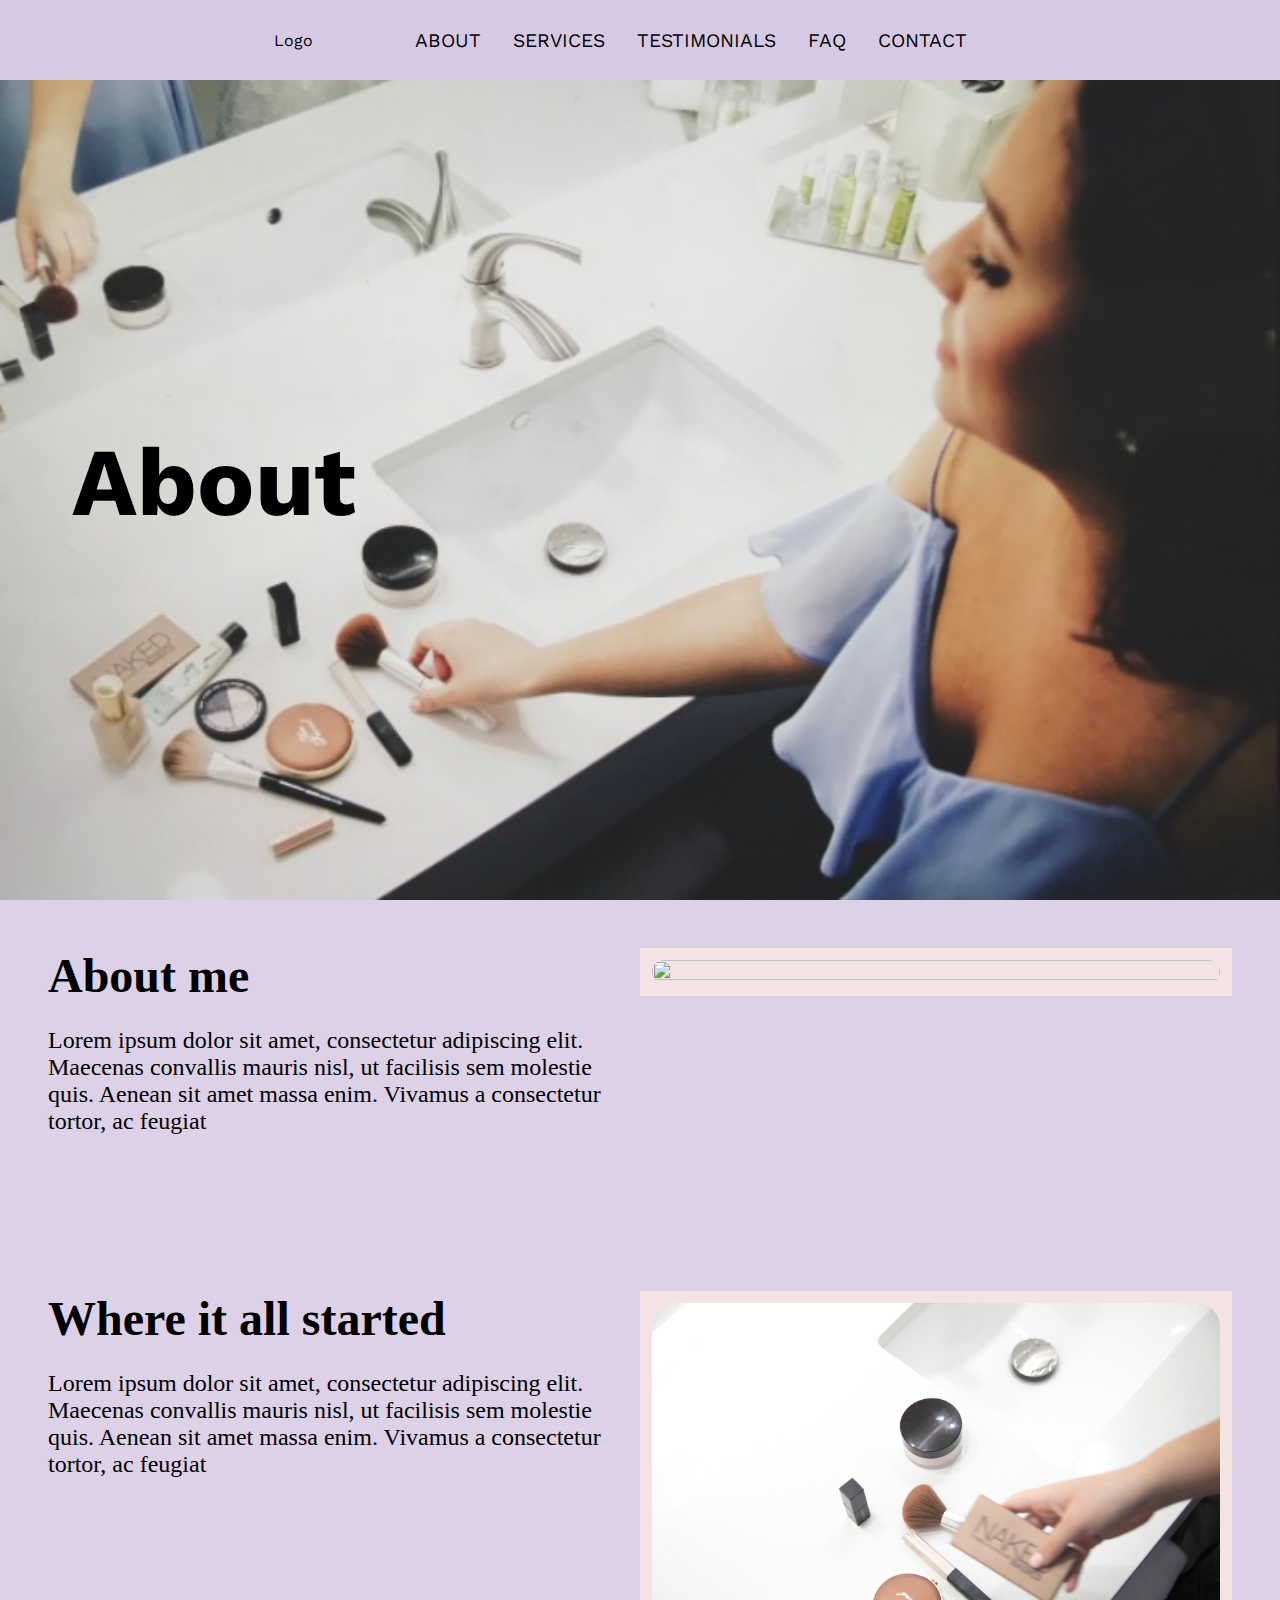
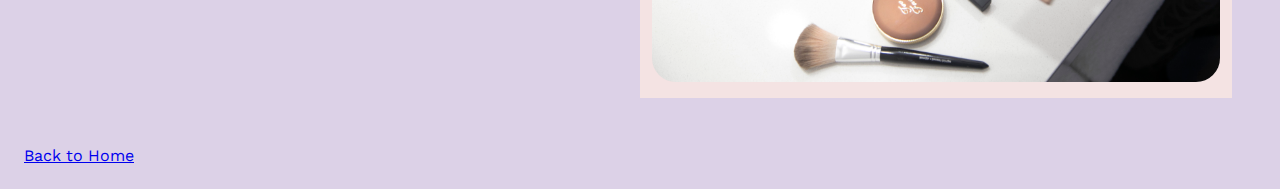
==== pages/about.html @ 094fc4cf "Add required pages" ====
<!DOCTYPE html>

<html>
  <head>
    <meta charset="utf-8" />

    <title>About</title>
    <meta name="viewport" content="width=device-width,initial-scale=1" />
    <link href="../css/main.css" rel="stylesheet" type="text/css" />
  </head>

  <body>
    <header>
      <p class="logo">Logo</p>
      <input type="checkbox" id="nav-toggle" class="nav-toggle" />
      <nav>
        <ul>
          <li><a href="../pages/about.html">About</a></li>
          <li><a href="../pages/services.html">Services</a></li>
          <li><a href="../pages/testimonials.html">Testimonials</a></li>
          <li><a href="#">FAQ</a></li>
          <li><a href="#">Contact</a></li>
        </ul>
      </nav>
      <label for="nav-toggle" class="nav-toggle-label">
        <span></span>
      </label>
    </header>
    <main id="about">
      <div class="banner">
        <div class="banner__text">
          <h1>About</h1>
        </div>
      </div>
      <div class="content">
        <div class="content__text">
          <h2>About me</h2>
          <p>
            Lorem ipsum dolor sit amet, consectetur adipiscing elit. Maecenas
            convallis mauris nisl, ut facilisis sem molestie quis. Aenean sit
            amet massa enim. Vivamus a consectetur tortor, ac feugiat
          </p>
        </div>
        <div class="content__image">
          <img src="images/aboutphoto.JPG" />
        </div>
      </div>
      <div class="content">
        <div class="content__text">
          <h2>Where it all started</h2>
          <p>
            Lorem ipsum dolor sit amet, consectetur adipiscing elit. Maecenas
            convallis mauris nisl, ut facilisis sem molestie quis. Aenean sit
            amet massa enim. Vivamus a consectetur tortor, ac feugiat
          </p>
        </div>
        <div class="content__image">
          <img src="../images/hands.jpg" />
        </div>
      </div>
      <a id="back" href="../index.html">Back to Home</a>
    </main>
  </body>
</html>
---- css/main.css ----
@import url('https://fonts.googleapis.com/css?family=Work+Sans:300,600');

*, *::before, *::after {
  box-sizing: border-box;
}

body {
	margin: 0;
	background: rgba(214, 201, 227, .85);
	font-family: 'Work Sans', sans-serif;
	font-weight: 400;
}


.banner img {
  max-width: 100%;
  height: auto;
}
/* navigation styles start here */

header {
  background: rgba(214, 201, 227, 1);
  text-align: center;
  position: fixed;
  top: 0;
  z-index: 999;
  width: 100%;
  height: 80px;
  display: flex;
  justify-content: center;
}

nav {
  position: absolute;
  text-align: left;
  top: 100%;
  left: 0;
  background: rgba(214, 201, 227, 1);
  width: 100%;
  transform: scale(1, 0);
  transform-origin: top;
  transition: transform 400ms ease-in-out;
}

nav ul {
  margin: 0;
  padding: 0 0 0 24px;
  list-style: none;
}

nav li {
  margin-bottom: 1em;
}

nav a {
  color: black;
  text-decoration: none;
  font-size: 1.2rem;
  text-transform: uppercase;
  opacity: 0;
  transition: opacity 150ms ease-in-out;
}

nav a:hover {
  color: #000;
  font-weight: bold;
}

.logo {
  align-self: center;
}

.nav-toggle {
  position: absolute !important;
  top: -9999px !important;
  left: -9999px !important;
}

.nav-toggle-label:hover {
  cursor: pointer;
}

.nav-toggle-label {
  position: absolute;
  top: 0;
  left: 0;
  margin-left: 1em;
  height: 100%;
  display: flex;
  align-items: center;
}

.nav-toggle-label span,
.nav-toggle-label span::before,
.nav-toggle-label span::after {
  display: block;
  background: black;
  height: 2px;
  width: 2em;
  border-radius: 2px;
  position: relative;
}

.nav-toggle-label span::before,
.nav-toggle-label span::after {
  content: '';
  position: absolute;
}

.nav-toggle-label span::before {
  bottom: 7px;
}

.nav-toggle-label span::after {
  top: 7px;
}

.nav-toggle:focus ~ .nav-toggle-label {
  outline: 3px solid rgba(lightblue, .75);
}

/* ~ looks for any preceeding sibling. */
.nav-toggle:checked ~ nav {
  transform: scale(1,1);
}

.nav-toggle:checked ~ nav a {
  opacity: 1;
  transition: opacity 250ms ease-in-out 250ms;
}

/* ~ working below nav */
main {
  max-width: 1600px;
  display: flex;
  flex-direction: column;
  width: 100%;
  margin: 0 auto 0 auto;
}

.banner {
  background-image: url("../images/banner.jpg");
  background-size: cover;
  background-position: center;
  display: flex;
  justify-content: center;
  align-items: center;
  height: 100vh;
  max-height: 1028px;
  width: 100%;
  padding: 18px;
}

.banner__text {
  display: flex;
  flex-direction: column;
  align-content: center;
  text-align: center;
}

h1 {
  font-size: 48px;
  margin-bottom: 0px;
}

.banner__text p {
  font-size: 24px;
  margin-top: 0px;
}

.content {
  display: flex;
  flex-direction: column;
  text-align: center;
  padding: 48px;
}

.content img {
  width: 100%;
  height: 100%;
  border-radius: 24px;
  margin: 0 auto 0 auto;
}

.content__text {
  font-family: "Times New Roman";
  display: flex;
  flex-direction: column;
  align-items: center;
  margin-bottom: 36px;
}

.content__text h2 {
  font-size: 48px;
  margin-bottom: 0px;
  margin-top: 0px;
}

.content__text p {
  font-size: 24px;
}

.content__text__buttons {
  display: flex;
  justify-content: left;
}

button {
  background-color: #5987FF;
  border-radius: 24px;
  border: none;
  padding: 12px;
  font-size: 16px;
  font-weight: 600;
  font-family: 'Times New Roman';
  width: 256px;
}

button:hover {
  text-decoration: underline;
  cursor: pointer;
}

table {
  width: 100%;
  min-width: 180px;
  margin-top: 16px;
  text-align: left;
  font-size: 18px;
  border: 1px solid black;
}

td, th {
  border: 1px solid black;
}

th {
  font-weight: 600;
}

tr:nth-child(even) {
  background-color: #dddddd;
}

#back {
  padding: 0 0 24px 24px;
}

#about .content__text {
  width: 100%;
}

#about .content__image {
  width: 100%;
  height: 100%;
  background-color: black;
  padding: 12px;
}

#services h2 {
  margin-bottom: 16px;
}

#services .content__text {
  width: 100%;
  margin-bottom: 0px;
}

#list-of-services {
  padding-inline-start: 0px;
  list-style-position: inside;
}

#list-of-services li {
  margin-bottom: 12px;
  font-size: 18px;
}

/* Tablet and Desktop navigation, and tablet stylings */
@media screen and (min-width: 768px) {
  .banner {
    padding: 36px;
    justify-content: left;
  }

  .banner__text {
    text-align: left;
  }

  h1 {
    font-size: 72px;
  }

  .banner__text p {
    font-size: 48px;
  }

  .nav-toggle-label {
    display: none;
  }

  header {
    display: grid;
    grid-template-columns: 1fr auto minmax(600px, 3fr) 1fr;
  }

  .logo {
    grid-column: 2 / 3;
    margin-left: 2em;
    align-self: center;
  }

  nav {
    all: unset; /*takes all styling off of the nav */
    grid-column: 3 / 4;
    display: flex;
    align-items: center;
    justify-content: center;
  }

  nav ul {
    display: flex;
    padding: 0;
  }

  nav li {
    margin-bottom: 0;
    margin-left: 2em;
  }

  nav a {
    opacity: 1;
    position: relative;
  }

  nav a:hover {
    font-weight: 400;
  }

  nav a::before {
    content: '';
    display: block;
    height: 5px;
    background: #5987FF;
    position: absolute;
    bottom: -.75em;
    left: 0;
    right: 0;
    transform: scale(0, 1);
    transition: transform ease-in-out 250ms;
  }

  nav a:hover::before {
    transform: scale(1,1);
  }

  .content {
    display: flex;
    flex-direction: row;
    padding: 48px;
  }

  .content img {
    margin: 0;
    width: 50%;
    height: 50%;
  }

  .content__text {
    padding-right: 36px;
    text-align: left;
    align-items: start;
  }

  .content__text h2 {
    font-size: 48px;
    margin-bottom: 0px;
    margin-top: 0px;
  }

  .content__text p {
    font-size: 24px;
  }


  #about .content__text {
    width: 50%;
  }

  #about .content__image {
    width: 50%;
    height: 50%;
    background-color: rgba(244, 227, 227, 100%);
    padding: 12px;
  }

  #about .content img {
    width: 100%;
    height: 100%;
  }

  table {
    width: 50%;
  }
}

@media screen and (min-width: 1200px) {
  .banner {
    padding: 72px;
  }

  h1 {
    font-size: 96px;
  }
}
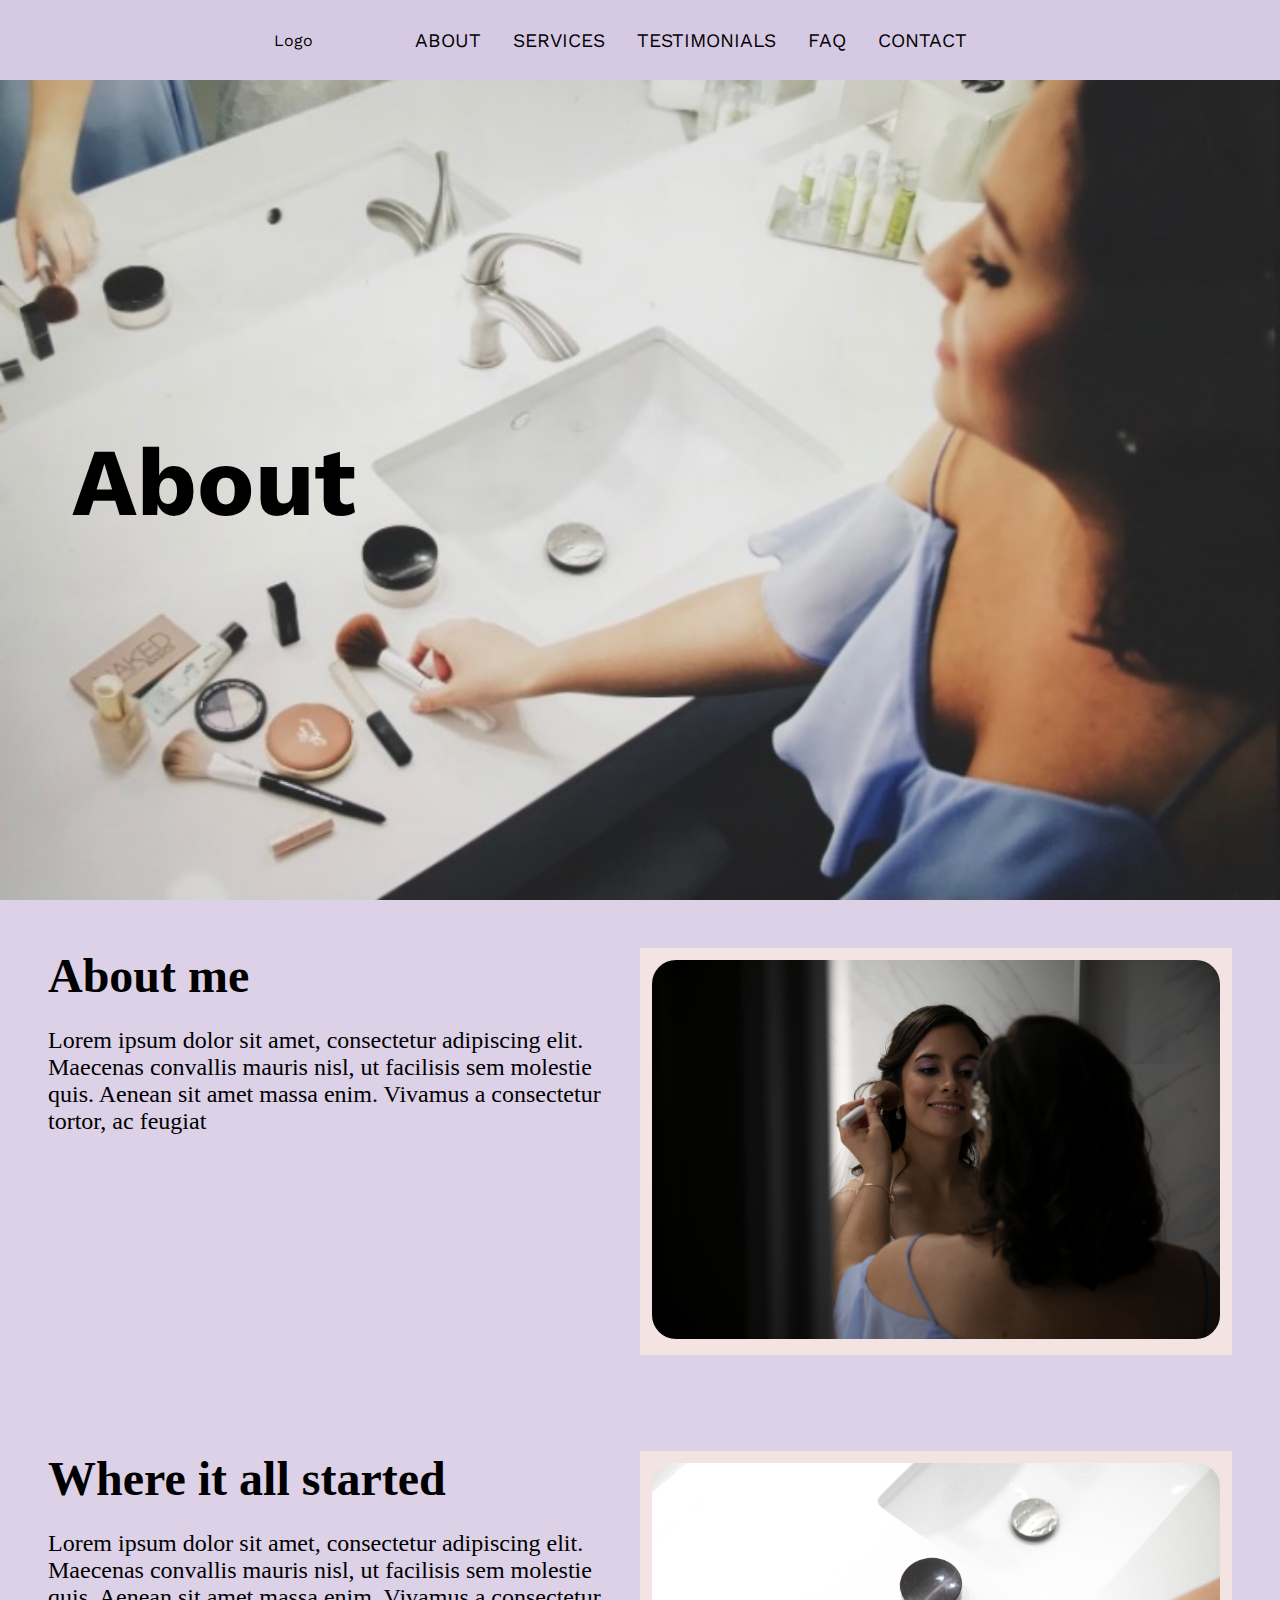
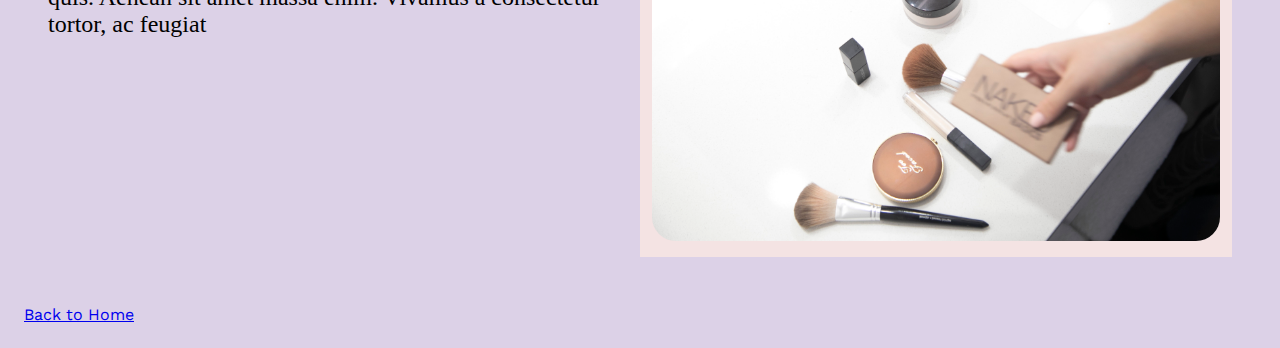
==== commit 35cbb732: "Add images to index pages" ====
--- a/pages/about.html
+++ b/pages/about.html
@@ -42,7 +42,7 @@
           </p>
         </div>
         <div class="content__image">
-          <img src="images/aboutphoto.JPG" />
+          <img src="../images/about.jpg" />
         </div>
       </div>
       <div class="content">
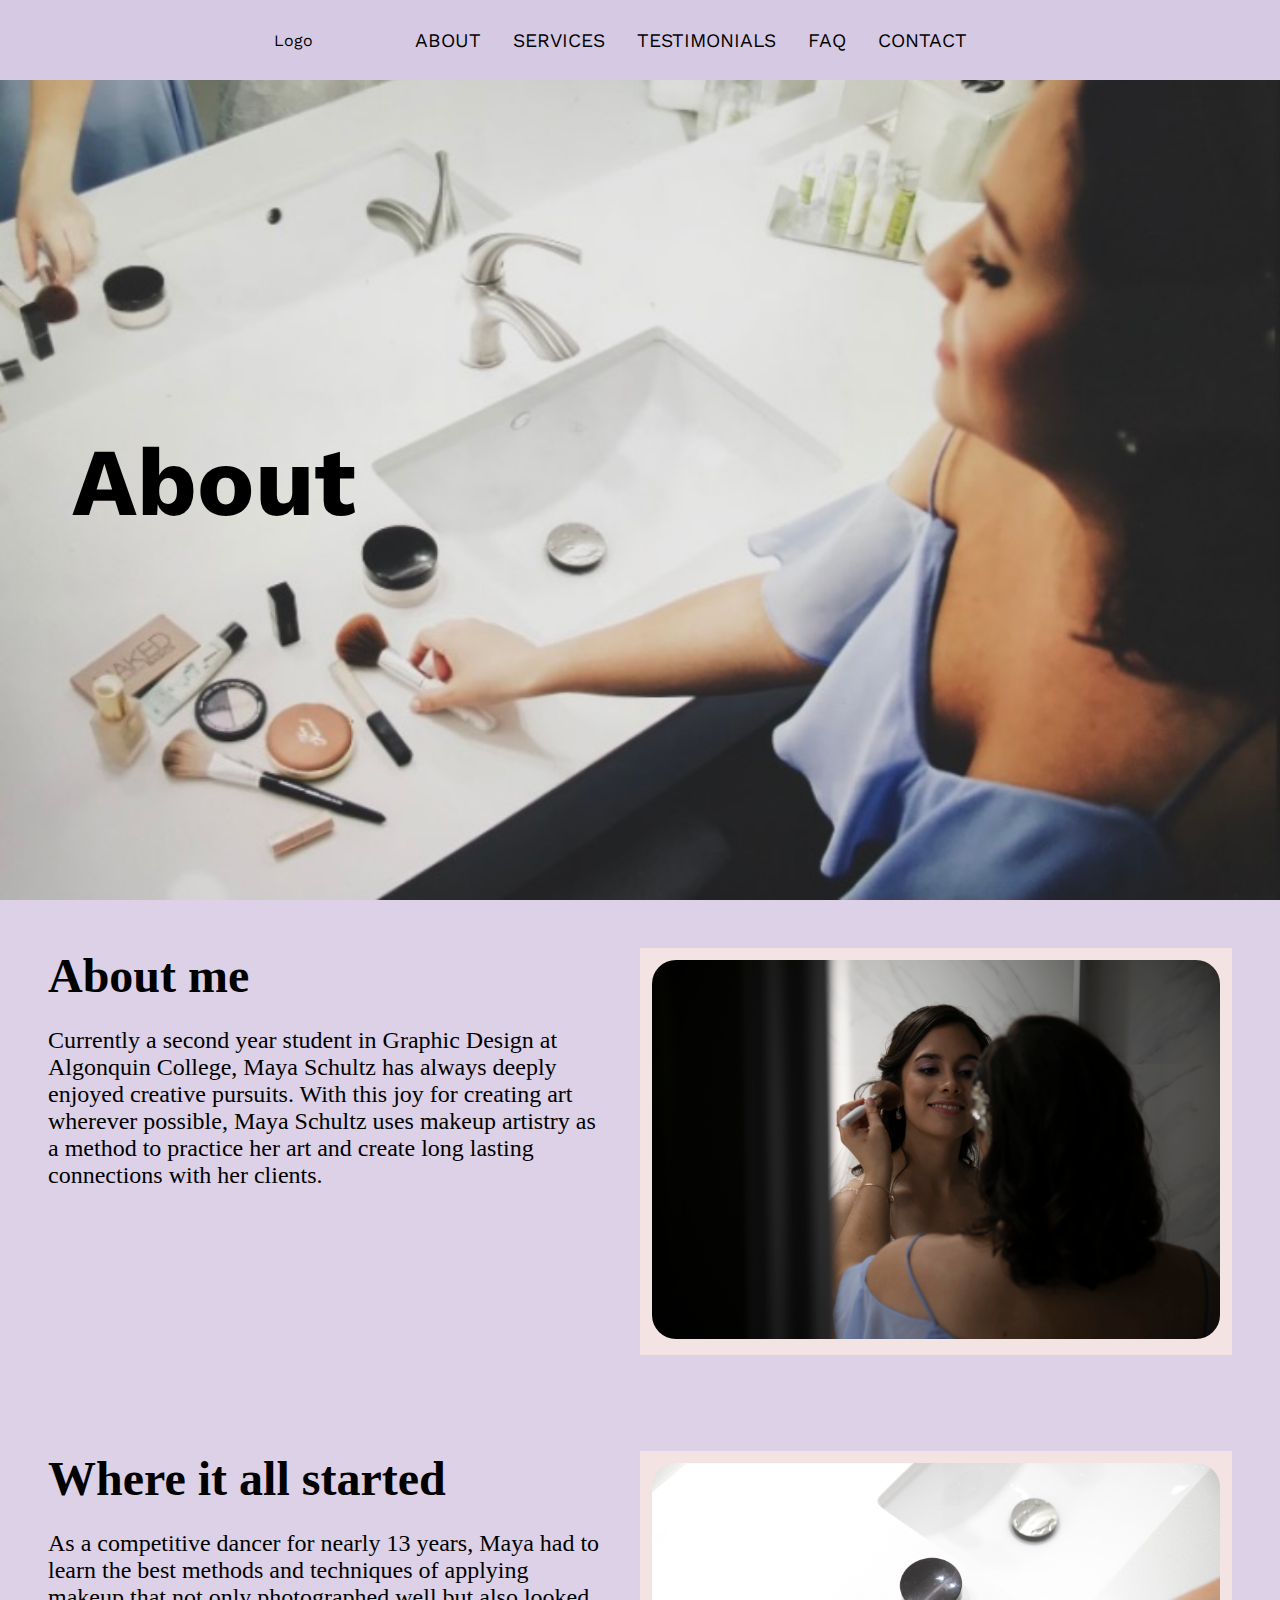
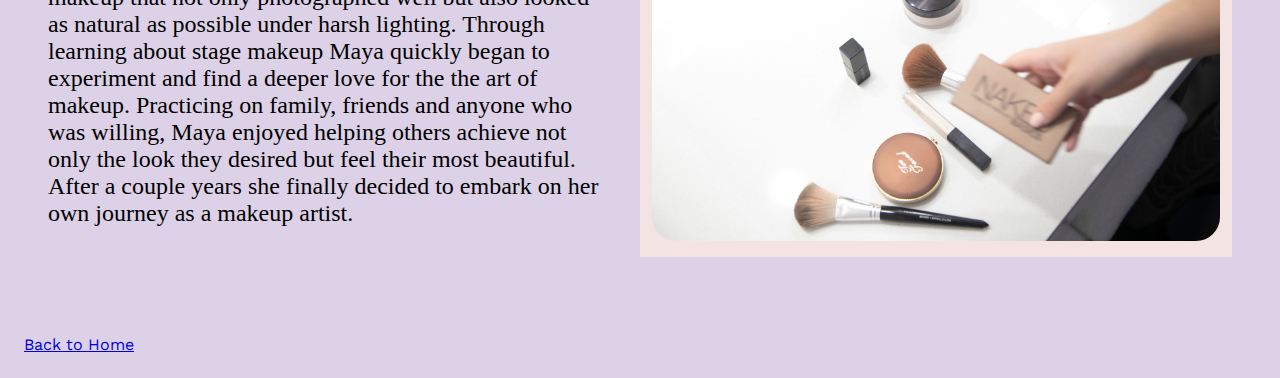
==== commit 8e8bb6f4: "Add content to about page" ====
--- a/pages/about.html
+++ b/pages/about.html
@@ -36,9 +36,7 @@
         <div class="content__text">
           <h2>About me</h2>
           <p>
-            Lorem ipsum dolor sit amet, consectetur adipiscing elit. Maecenas
-            convallis mauris nisl, ut facilisis sem molestie quis. Aenean sit
-            amet massa enim. Vivamus a consectetur tortor, ac feugiat
+            Currently a second year student in Graphic Design at Algonquin College, Maya Schultz has always deeply enjoyed creative pursuits. With this joy for creating art wherever possible, Maya Schultz uses makeup artistry as a method to practice her art and create long lasting connections with her clients.
           </p>
         </div>
         <div class="content__image">
@@ -49,9 +47,7 @@
         <div class="content__text">
           <h2>Where it all started</h2>
           <p>
-            Lorem ipsum dolor sit amet, consectetur adipiscing elit. Maecenas
-            convallis mauris nisl, ut facilisis sem molestie quis. Aenean sit
-            amet massa enim. Vivamus a consectetur tortor, ac feugiat
+            As a competitive dancer for nearly 13 years, Maya had to learn the best methods and techniques of applying makeup that not only photographed well but also looked as natural as possible under harsh lighting. Through learning about stage makeup Maya quickly began to experiment and find a deeper love for the the art of makeup. Practicing on family, friends and anyone who was willing, Maya enjoyed helping others achieve not only the look they desired but feel their most beautiful. After a couple years she finally decided to embark on her own journey as a makeup artist. 
           </p>
         </div>
         <div class="content__image">
--- a/css/main.css
+++ b/css/main.css
@@ -253,7 +253,7 @@
 #about .content__image {
   width: 100%;
   height: 100%;
-  background-color: black;
+  background-color: rgba(244, 227, 227, 100%);
   padding: 12px;
 }
 
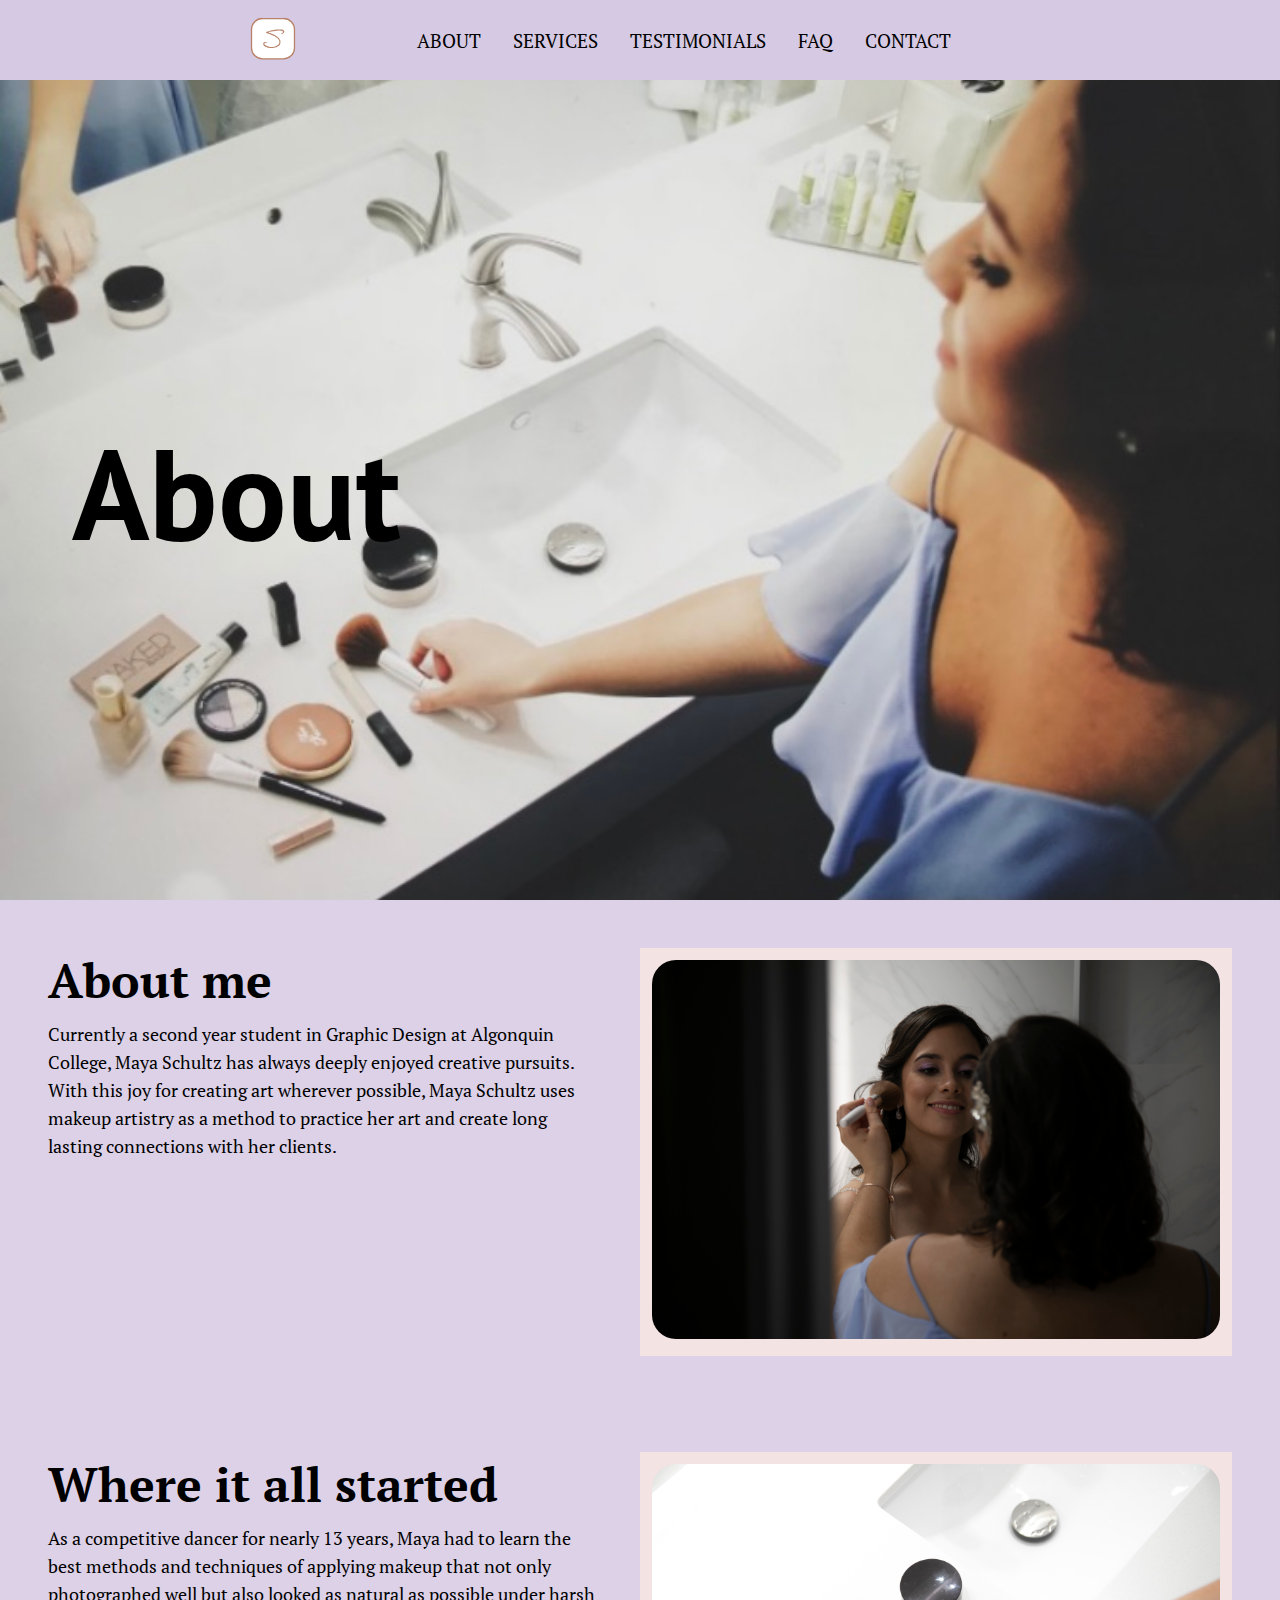
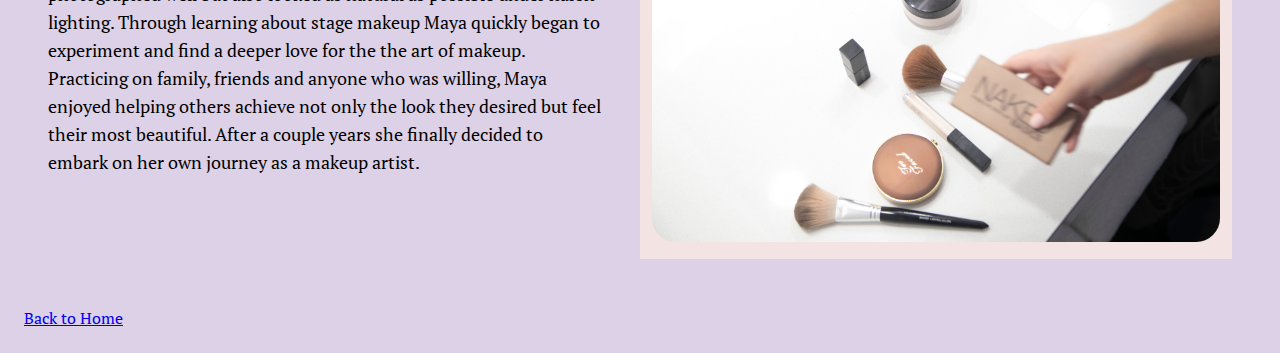
==== commit 0d74ba60: "Add logo and favicon to css" ====
--- a/pages/about.html
+++ b/pages/about.html
@@ -6,18 +6,24 @@
 
     <title>About</title>
     <meta name="viewport" content="width=device-width,initial-scale=1" />
+    <link rel="icon" type="image/x-icon" href="../images/favicon.ico" />
     <link href="../css/main.css" rel="stylesheet" type="text/css" />
   </head>
 
   <body>
     <header>
-      <p class="logo">Logo</p>
+      <a class="logo" href="../index.html">
+        <img
+          src="../images/Schmakeup.svg"
+          alt="An S in rounded square, the Schmakeup logo"
+        />
+      </a>
       <input type="checkbox" id="nav-toggle" class="nav-toggle" />
       <nav>
         <ul>
           <li><a href="../pages/about.html">About</a></li>
           <li><a href="../pages/services.html">Services</a></li>
-          <li><a href="../pages/testimonials.html">Testimonials</a></li>
+          <li><a href="#">Testimonials</a></li>
           <li><a href="#">FAQ</a></li>
           <li><a href="#">Contact</a></li>
         </ul>
@@ -47,7 +53,7 @@
         <div class="content__text">
           <h2>Where it all started</h2>
           <p>
-            As a competitive dancer for nearly 13 years, Maya had to learn the best methods and techniques of applying makeup that not only photographed well but also looked as natural as possible under harsh lighting. Through learning about stage makeup Maya quickly began to experiment and find a deeper love for the the art of makeup. Practicing on family, friends and anyone who was willing, Maya enjoyed helping others achieve not only the look they desired but feel their most beautiful. After a couple years she finally decided to embark on her own journey as a makeup artist. 
+            As a competitive dancer for nearly 13 years, Maya had to learn the best methods and techniques of applying makeup that not only photographed well but also looked as natural as possible under harsh lighting. Through learning about stage makeup Maya quickly began to experiment and find a deeper love for the the art of makeup. Practicing on family, friends and anyone who was willing, Maya enjoyed helping others achieve not only the look they desired but feel their most beautiful. After a couple years she finally decided to embark on her own journey as a makeup artist.
           </p>
         </div>
         <div class="content__image">
--- a/css/main.css
+++ b/css/main.css
@@ -1,4 +1,5 @@
 @import url('https://fonts.googleapis.com/css?family=Work+Sans:300,600');
+@import url('https://fonts.googleapis.com/css2?family=PT+Sans:400,700&family=PT+Serif:400,700');
 
 *, *::before, *::after {
   box-sizing: border-box;
@@ -7,10 +8,15 @@
 body {
 	margin: 0;
 	background: rgba(214, 201, 227, .85);
-	font-family: 'Work Sans', sans-serif;
 	font-weight: 400;
-}
-
+  font-family: "PT Serif";
+}
+
+h1 {
+  font-size: 72px;
+  margin-bottom: 0px;
+  font-family: "PT Sans";
+}
 
 .banner img {
   max-width: 100%;
@@ -68,6 +74,11 @@
 
 .logo {
   align-self: center;
+}
+
+.logo img {
+  height: 56px;
+  width: 56px;
 }
 
 .nav-toggle {
@@ -158,13 +169,8 @@
   text-align: center;
 }
 
-h1 {
-  font-size: 48px;
-  margin-bottom: 0px;
-}
-
 .banner__text p {
-  font-size: 24px;
+  font-size: 18px;
   margin-top: 0px;
 }
 
@@ -183,7 +189,6 @@
 }
 
 .content__text {
-  font-family: "Times New Roman";
   display: flex;
   flex-direction: column;
   align-items: center;
@@ -197,7 +202,9 @@
 }
 
 .content__text p {
-  font-size: 24px;
+  font-size: 18px;
+  line-height: 28px;
+  margin-top: 8px;
 }
 
 .content__text__buttons {
@@ -206,13 +213,13 @@
 }
 
 button {
-  background-color: #5987FF;
+  font-family: "PT Serif";
+  background-color: #b98268;
   border-radius: 24px;
   border: none;
   padding: 12px;
   font-size: 16px;
   font-weight: 600;
-  font-family: 'Times New Roman';
   width: 256px;
 }
 
@@ -288,7 +295,7 @@
   }
 
   h1 {
-    font-size: 72px;
+    font-size: 96px;
   }
 
   .banner__text p {
@@ -306,7 +313,6 @@
 
   .logo {
     grid-column: 2 / 3;
-    margin-left: 2em;
     align-self: center;
   }
 
@@ -341,7 +347,7 @@
     content: '';
     display: block;
     height: 5px;
-    background: #5987FF;
+    background: #b98268;
     position: absolute;
     bottom: -.75em;
     left: 0;
@@ -379,7 +385,9 @@
   }
 
   .content__text p {
-    font-size: 24px;
+    font-size: 18px;
+    line-height: 28px;
+    margin-top: 8px;
   }
 
 
@@ -410,6 +418,6 @@
   }
 
   h1 {
-    font-size: 96px;
-  }
-}
+    font-size: 128px;
+  }
+}
